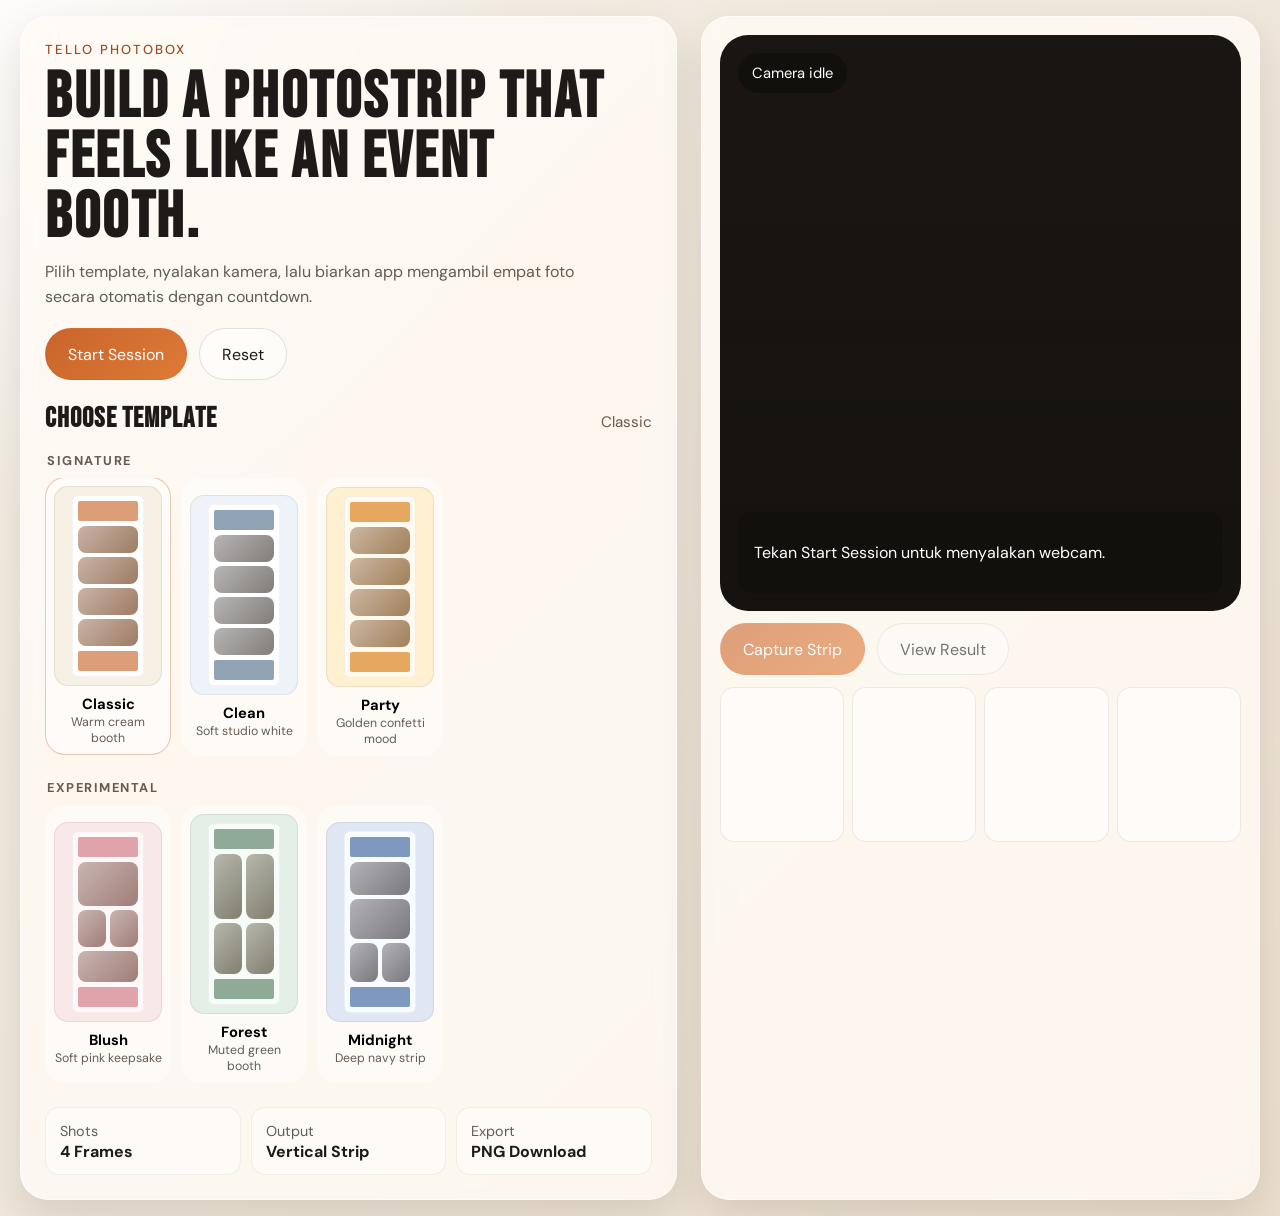
==== index.html @ 740cc8e6 "first itnit" ====
<!DOCTYPE html>
<html lang="en">
  <head>
    <meta charset="UTF-8" />
    <meta name="viewport" content="width=device-width, initial-scale=1.0" />
    <title>Tello Photo Box</title>
    <link rel="preconnect" href="https://fonts.googleapis.com" />
    <link rel="preconnect" href="https://fonts.gstatic.com" crossorigin />
    <link
      href="https://fonts.googleapis.com/css2?family=Bebas+Neue&family=DM+Sans:wght@400;500;700&display=swap"
      rel="stylesheet"
    />
    <link rel="stylesheet" href="./css/base.css" />
    <link rel="stylesheet" href="./css/layout.css" />
    <link rel="stylesheet" href="./css/components.css" />
    <link rel="stylesheet" href="./css/pages.css" />
  </head>
  <body>
    <main class="app-shell booth-page">
      <section class="hero-panel">
        <p class="eyebrow">Tello Photobox</p>
        <h1>Build a photostrip that feels like an event booth.</h1>
        <p class="hero-copy">
          Pilih template, nyalakan kamera, lalu biarkan app mengambil empat
          foto secara otomatis dengan countdown.
        </p>

        <div class="hero-actions">
          <button class="button button-primary" id="startSessionButton">
            Start Session
          </button>
          <button class="button button-secondary" id="retakeButton" type="button">
            Reset
          </button>
        </div>

        <div class="template-panel">
          <div class="section-heading">
            <h2>Choose Template</h2>
            <span id="selectedTemplateName">Classic</span>
          </div>
          <div class="template-grid" id="templateGrid"></div>
        </div>

        <div class="shot-plan">
          <div>
            <span class="shot-label">Shots</span>
            <strong>4 Frames</strong>
          </div>
          <div>
            <span class="shot-label">Output</span>
            <strong>Vertical Strip</strong>
          </div>
          <div>
            <span class="shot-label">Export</span>
            <strong>PNG Download</strong>
          </div>
        </div>
      </section>

      <section class="camera-panel">
        <div class="camera-stage">
          <video id="cameraFeed" autoplay playsinline muted></video>
          <div class="camera-overlay">
            <div class="status-pill" id="cameraStatus">Camera idle</div>
            <div class="countdown-badge is-hidden" id="countdownBadge">3</div>
          </div>
          <div class="camera-empty" id="cameraEmptyState">
            <p>Tekan Start Session untuk menyalakan webcam.</p>
          </div>
        </div>

        <div class="camera-toolbar">
          <button class="button button-primary" id="captureButton" type="button">
            Capture Strip
          </button>
          <button class="button button-secondary" id="resultButton" type="button">
            View Result
          </button>
        </div>

        <div class="thumb-strip" id="capturedThumbs"></div>
      </section>
    </main>

    <canvas id="captureCanvas" class="sr-only"></canvas>

    <script type="module" src="./js/app.js"></script>
  </body>
</html>
---- css/base.css ----
:root {
  --bg: #f4efe7;
  --bg-accent: #eadfce;
  --surface: rgba(255, 250, 244, 0.82);
  --surface-strong: #fff9f2;
  --text: #1f1a17;
  --muted: #665b52;
  --line: rgba(31, 26, 23, 0.12);
  --shadow: 0 18px 40px rgba(48, 34, 18, 0.12);
  --radius-xl: 28px;
  --radius-lg: 20px;
  --radius-md: 14px;
  --radius-sm: 10px;
  --template-classic: #f9f3e8;
  --template-clean: #f1f5f9;
  --template-party: #fff2d8;
  --accent: #c9652b;
  --accent-dark: #9c4b1d;
  --success: #1f7a5c;
  --result-bg: var(--bg);
  --result-bg-accent: var(--bg-accent);
  --result-surface: var(--surface);
  --result-panel: var(--surface-strong);
  --result-accent: var(--accent);
  --result-text: var(--text);
  --result-muted: var(--muted);
}

*,
*::before,
*::after {
  box-sizing: border-box;
}

html,
body {
  margin: 0;
  min-height: 100%;
}

body {
  font-family: "DM Sans", sans-serif;
  color: var(--text);
  background:
    radial-gradient(circle at top left, rgba(255, 255, 255, 0.82), transparent 30%),
    linear-gradient(135deg, var(--bg), var(--bg-accent));
}

body.result-themed {
  color: var(--result-text);
  background:
    radial-gradient(circle at top left, rgba(255, 255, 255, 0.78), transparent 30%),
    linear-gradient(135deg, var(--result-bg), var(--result-bg-accent));
}

button,
a {
  font: inherit;
}

img,
video,
canvas {
  display: block;
  max-width: 100%;
}

.sr-only {
  position: absolute;
  width: 1px;
  height: 1px;
  padding: 0;
  margin: -1px;
  overflow: hidden;
  clip: rect(0, 0, 0, 0);
  white-space: nowrap;
  border: 0;
}
---- css/layout.css ----
.app-shell {
  width: min(1240px, calc(100% - 32px));
  margin: 0 auto;
  padding: 16px 0;
}

.booth-page {
  display: grid;
  grid-template-columns: 1.08fr 0.92fr;
  gap: 24px;
  min-height: 100dvh;
  align-items: stretch;
}

.result-page {
  display: grid;
  grid-template-columns: 0.9fr 1.1fr;
  gap: 24px;
  min-height: 100vh;
  align-items: center;
}

.hero-panel,
.camera-panel,
.result-summary,
.result-preview {
  background: var(--surface);
  backdrop-filter: blur(10px);
  border: 1px solid rgba(255, 255, 255, 0.65);
  border-radius: var(--radius-xl);
  box-shadow: var(--shadow);
}

body.result-themed .result-summary,
body.result-themed .result-preview {
  background: var(--result-surface);
}

.hero-panel,
.result-summary {
  padding: 24px;
}

.camera-panel,
.result-preview {
  padding: 18px;
}

@media (max-width: 980px) {
  .booth-page,
  .result-page {
    grid-template-columns: 1fr;
  }

  .app-shell {
    width: min(100% - 20px, 760px);
    padding: 14px 0 24px;
  }
}
---- css/components.css ----
.eyebrow {
  margin: 0 0 10px;
  font-size: 0.82rem;
  font-weight: 500;
  letter-spacing: 0.16em;
  text-transform: uppercase;
  color: var(--accent-dark);
}

body.result-themed .eyebrow,
body.result-themed .hero-copy,
body.result-themed .session-meta span {
  color: var(--result-muted);
}

h1,
h2,
.countdown-badge {
  font-family: "Bebas Neue", sans-serif;
  letter-spacing: 0.04em;
}

h1 {
  margin: 0;
  font-size: clamp(2.6rem, 5vw, 4.8rem);
  line-height: 0.94;
}

h2 {
  margin: 0;
  font-size: 1.75rem;
}

.hero-copy {
  margin: 12px 0 0;
  max-width: 34rem;
  color: var(--muted);
  line-height: 1.55;
}

.hero-actions,
.camera-toolbar {
  display: flex;
  gap: 12px;
  flex-wrap: wrap;
}

.hero-actions {
  margin-top: 18px;
}

.button {
  display: inline-flex;
  align-items: center;
  justify-content: center;
  min-height: 52px;
  padding: 0 22px;
  border-radius: 999px;
  text-decoration: none;
  border: 1px solid transparent;
  cursor: pointer;
  transition: transform 160ms ease, background 160ms ease, border-color 160ms ease;
}

.button:hover {
  transform: translateY(-1px);
}

.button:disabled {
  cursor: not-allowed;
  opacity: 0.6;
  transform: none;
}

.button-primary {
  color: #fff;
  background: linear-gradient(135deg, var(--accent), #dd7a36);
}

body.result-themed .button-primary {
  background: linear-gradient(
    135deg,
    var(--result-accent),
    color-mix(in srgb, var(--result-accent) 74%, white)
  );
}

.button-secondary {
  color: var(--text);
  background: rgba(255, 255, 255, 0.58);
  border-color: var(--line);
}

body.result-themed .button-secondary {
  color: var(--result-text);
  border-color: color-mix(in srgb, var(--result-accent) 16%, rgba(31, 26, 23, 0.08));
}

.template-panel {
  margin-top: 22px;
  min-width: 0;
}

.section-heading {
  display: flex;
  justify-content: space-between;
  gap: 12px;
  align-items: baseline;
  margin-bottom: 14px;
}

.section-heading span {
  color: var(--muted);
  font-size: 0.95rem;
}

.template-grid {
  display: grid;
  gap: 14px;
}

.template-group {
  min-width: 0;
  width: 100%;
}

.template-group-heading {
  margin-bottom: 8px;
  padding-left: 2px;
}

.template-group-heading strong {
  font-size: 0.8rem;
  letter-spacing: 0.12em;
  text-transform: uppercase;
  color: var(--muted);
}

.template-row {
  display: grid;
  grid-auto-flow: column;
  grid-auto-columns: minmax(126px, 126px);
  gap: 10px;
  overflow-x: auto;
  overflow-y: hidden;
  padding-bottom: 6px;
  scroll-snap-type: x proximity;
  scrollbar-width: thin;
}

.template-card {
  padding: 8px;
  border-radius: var(--radius-lg);
  border: 1px solid transparent;
  background: rgba(255, 255, 255, 0.5);
  cursor: pointer;
  transition: border-color 160ms ease, transform 160ms ease;
  scroll-snap-align: start;
}

.template-card:hover,
.template-card.is-active {
  border-color: rgba(201, 101, 43, 0.35);
  transform: translateY(-1px);
}

.template-swatch {
  aspect-ratio: 0.54;
  border-radius: var(--radius-md);
  border: 1px solid rgba(31, 26, 23, 0.08);
  padding: 8px;
  display: flex;
  align-items: center;
  justify-content: center;
}

.template-preview-strip {
  width: 80%;
  height: 100%;
  padding: 6px;
  border-radius: 6px;
  background: var(--template-panel);
  box-shadow: inset 0 0 0 1px rgba(31, 26, 23, 0.05);
  display: grid;
  grid-template-rows: 20px 1fr 20px;
  gap: 5px;
}

.template-preview-header,
.template-preview-footer {
  display: block;
  border-radius: 2px;
  background: color-mix(in srgb, var(--template-accent) 70%, white);
  opacity: 0.9;
}

.template-preview-grid {
  display: flex;
  flex-direction: column;
  gap: 4px;
}

.template-preview-frame {
  display: block;
  width: 100%;
  flex: 1;
  border-radius: 8px;
  background:
    linear-gradient(135deg, rgba(255, 255, 255, 0.5), rgba(255, 255, 255, 0.12)),
    color-mix(in srgb, var(--template-accent) 28%, #7b6a5b);
}

.template-preview-frame-hero {
  flex: 1.2;
}

.template-preview-frame-wide {
  flex: 0.85;
}

.template-preview-frame-mid {
  flex: 1;
}

.template-preview-row-two {
  display: grid;
  grid-template-columns: repeat(2, minmax(0, 1fr));
  gap: 4px;
  flex: 1;
}

.template-preview-row-tall {
  flex: 1.25;
}

.template-meta {
  margin-top: 8px;
}

.template-meta strong,
.shot-plan strong {
  display: block;
}

.template-meta strong {
  font-size: 0.92rem;
}

.template-meta span,
.shot-label,
.session-meta span {
  color: var(--muted);
  font-size: 0.9rem;
}

.template-meta span {
  display: block;
  font-size: 0.77rem;
  line-height: 1.3;
}

.shot-plan {
  display: grid;
  grid-template-columns: repeat(3, minmax(0, 1fr));
  gap: 10px;
  margin-top: 18px;
}

.shot-plan > div,
.session-meta > div {
  padding: 12px 14px;
  border-radius: var(--radius-md);
  background: rgba(255, 255, 255, 0.46);
  border: 1px solid rgba(31, 26, 23, 0.06);
}

body.result-themed .session-meta > div {
  background: color-mix(in srgb, var(--result-panel) 84%, white);
  border-color: color-mix(in srgb, var(--result-accent) 14%, rgba(31, 26, 23, 0.08));
}

.status-pill {
  display: inline-flex;
  padding: 10px 14px;
  border-radius: 999px;
  background: rgba(16, 14, 11, 0.68);
  color: #fff;
  font-size: 0.92rem;
}

.countdown-badge {
  width: 104px;
  height: 104px;
  border-radius: 50%;
  display: grid;
  place-items: center;
  background: rgba(255, 255, 255, 0.88);
  border: 2px solid rgba(201, 101, 43, 0.5);
  font-size: 3.4rem;
}

.countdown-badge.is-hidden {
  display: none;
}

.thumb-strip {
  margin-top: 12px;
  display: grid;
  grid-template-columns: repeat(4, minmax(0, 1fr));
  gap: 8px;
}

.thumb-card {
  overflow: hidden;
  border-radius: var(--radius-md);
  aspect-ratio: 0.8;
  background: rgba(255, 255, 255, 0.55);
  border: 1px solid rgba(31, 26, 23, 0.08);
}

.thumb-card img {
  width: 100%;
  height: 100%;
  object-fit: cover;
}

.session-meta {
  margin-top: 24px;
  display: grid;
  grid-template-columns: repeat(2, minmax(0, 1fr));
  gap: 12px;
}

@media (max-width: 680px) {
  .shot-plan,
  .session-meta,
  .thumb-strip {
    grid-template-columns: repeat(2, minmax(0, 1fr));
  }

  .template-grid {
    gap: 12px;
  }

  .template-row {
    grid-auto-columns: minmax(118px, 118px);
  }
}
---- css/pages.css ----
.booth-page .hero-panel,
.booth-page .camera-panel {
  min-height: calc(100dvh - 32px);
}

.booth-page .hero-panel {
  display: flex;
  flex-direction: column;
  justify-content: space-between;
  overflow: hidden;
}

.camera-stage {
  position: relative;
  overflow: hidden;
  min-height: 0;
  height: min(64dvh, 680px);
  border-radius: var(--radius-xl);
  background:
    linear-gradient(180deg, rgba(12, 10, 9, 0.1), rgba(12, 10, 9, 0.38)),
    #1b1714;
}

#cameraFeed {
  width: 100%;
  height: 100%;
  object-fit: cover;
  transform: scaleX(-1);
}

.camera-overlay {
  position: absolute;
  inset: 0;
  padding: 18px;
  display: flex;
  align-items: flex-start;
  justify-content: space-between;
  pointer-events: none;
}

.camera-empty {
  position: absolute;
  inset: auto 18px 18px;
  padding: 14px 16px;
  border-radius: var(--radius-md);
  color: #fff;
  background: rgba(16, 14, 11, 0.54);
}

.camera-empty.is-hidden {
  display: none;
}

.camera-toolbar {
  margin-top: 12px;
}

.strip-frame {
  display: flex;
  justify-content: center;
  padding: 18px;
  border-radius: var(--radius-xl);
  background:
    radial-gradient(circle at top, rgba(255, 255, 255, 0.84), transparent 28%),
    linear-gradient(135deg, rgba(255, 255, 255, 0.62), rgba(255, 255, 255, 0.38));
}

body.result-themed .strip-frame {
  background:
    radial-gradient(circle at top, color-mix(in srgb, var(--result-accent) 12%, white), transparent 28%),
    linear-gradient(
      135deg,
      color-mix(in srgb, var(--result-panel) 88%, white),
      color-mix(in srgb, var(--result-bg) 64%, white)
    );
}

#resultCanvas {
  width: min(100%, 420px);
  height: auto;
  border-radius: 22px;
  box-shadow: 0 20px 36px rgba(42, 28, 17, 0.16);
}

@media (max-width: 980px) {
  .booth-page .hero-panel,
  .booth-page .camera-panel {
    min-height: auto;
  }

  .camera-stage {
    height: min(58dvh, 560px);
  }
}
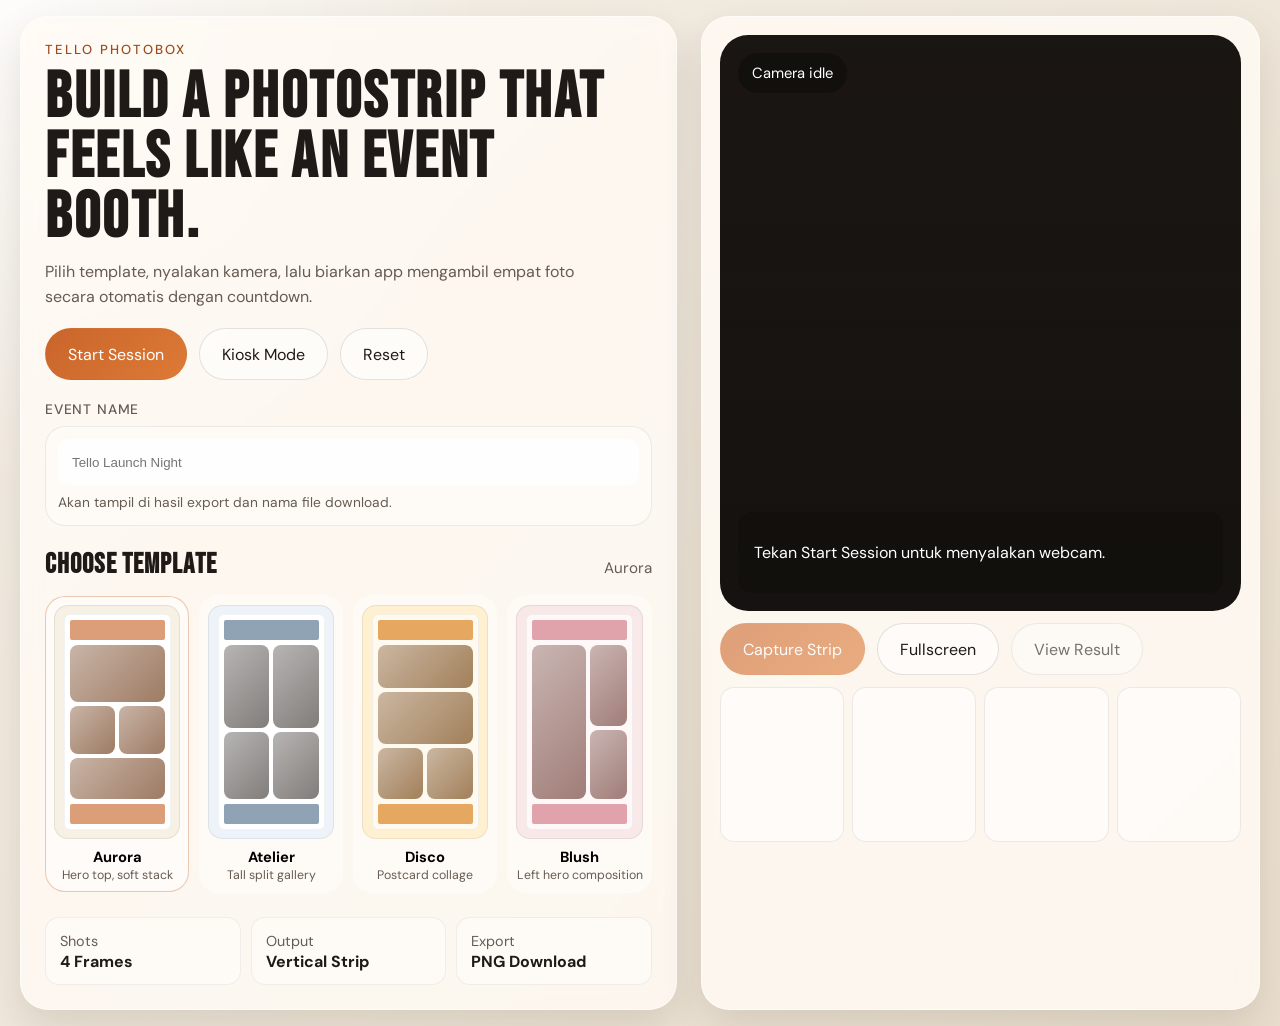
==== commit 09d9662e: "Enhance photobox functionality with event name input, template switching, and sound effects" ====
--- a/index.html
+++ b/index.html
@@ -29,15 +29,32 @@
           <button class="button button-primary" id="startSessionButton">
             Start Session
           </button>
+          <button class="button button-secondary" id="kioskModeButton" type="button">
+            Kiosk Mode
+          </button>
           <button class="button button-secondary" id="retakeButton" type="button">
             Reset
           </button>
         </div>
 
+        <div class="event-panel">
+          <label class="field-label" for="eventNameInput">Event Name</label>
+          <div class="event-field">
+            <input
+              class="text-input"
+              id="eventNameInput"
+              type="text"
+              maxlength="40"
+              placeholder="Tello Launch Night"
+            />
+            <p class="field-hint">Akan tampil di hasil export dan nama file download.</p>
+          </div>
+        </div>
+
         <div class="template-panel">
           <div class="section-heading">
             <h2>Choose Template</h2>
-            <span id="selectedTemplateName">Classic</span>
+            <span id="selectedTemplateName">Aurora</span>
           </div>
           <div class="template-grid" id="templateGrid"></div>
         </div>
@@ -74,6 +91,9 @@
           <button class="button button-primary" id="captureButton" type="button">
             Capture Strip
           </button>
+          <button class="button button-secondary" id="fullscreenButton" type="button">
+            Fullscreen
+          </button>
           <button class="button button-secondary" id="resultButton" type="button">
             View Result
           </button>
--- a/css/layout.css
+++ b/css/layout.css
@@ -20,10 +20,17 @@
   align-items: center;
 }
 
+.result-sidebar {
+  display: grid;
+  gap: 16px;
+  align-content: start;
+}
+
 .hero-panel,
 .camera-panel,
 .result-summary,
-.result-preview {
+.result-preview,
+.result-template-panel {
   background: var(--surface);
   backdrop-filter: blur(10px);
   border: 1px solid rgba(255, 255, 255, 0.65);
@@ -32,7 +39,8 @@
 }
 
 body.result-themed .result-summary,
-body.result-themed .result-preview {
+body.result-themed .result-preview,
+body.result-themed .result-template-panel {
   background: var(--result-surface);
 }
 
@@ -42,7 +50,8 @@
 }
 
 .camera-panel,
-.result-preview {
+.result-preview,
+.result-template-panel {
   padding: 18px;
 }
 
@@ -56,4 +65,8 @@
     width: min(100% - 20px, 760px);
     padding: 14px 0 24px;
   }
+
+  .result-sidebar {
+    gap: 14px;
+  }
 }
--- a/css/components.css
+++ b/css/components.css
@@ -9,7 +9,9 @@
 
 body.result-themed .eyebrow,
 body.result-themed .hero-copy,
-body.result-themed .session-meta span {
+body.result-themed .session-meta span,
+body.result-themed .result-event-name,
+body.result-themed .section-heading span {
   color: var(--result-muted);
 }
 
@@ -101,6 +103,58 @@
   min-width: 0;
 }
 
+.result-template-panel .template-row {
+  grid-auto-columns: calc((40% - 20px) / 3);
+}
+
+.result-template-panel {
+  align-self: start;
+}
+
+.result-template-panel .section-heading {
+  margin-bottom: 10px;
+}
+
+.event-panel {
+  margin-top: 18px;
+}
+
+.field-label {
+  display: inline-block;
+  margin-bottom: 8px;
+  color: var(--muted);
+  font-size: 0.86rem;
+  font-weight: 500;
+  letter-spacing: 0.06em;
+  text-transform: uppercase;
+}
+
+.event-field {
+  padding: 12px;
+  border-radius: var(--radius-lg);
+  background: rgba(255, 255, 255, 0.42);
+  border: 1px solid rgba(31, 26, 23, 0.08);
+}
+
+.text-input {
+  width: 100%;
+  border: 0;
+  outline: none;
+  background: rgba(255, 255, 255, 0.84);
+  color: var(--text);
+  min-height: 46px;
+  padding: 0 14px;
+  border-radius: 12px;
+}
+
+.field-hint,
+.result-event-name {
+  margin: 8px 0 0;
+  color: var(--muted);
+  font-size: 0.86rem;
+  line-height: 1.45;
+}
+
 .section-heading {
   display: flex;
   justify-content: space-between;
@@ -115,31 +169,13 @@
 }
 
 .template-grid {
-  display: grid;
-  gap: 14px;
-}
-
-.template-group {
   min-width: 0;
-  width: 100%;
-}
-
-.template-group-heading {
-  margin-bottom: 8px;
-  padding-left: 2px;
-}
-
-.template-group-heading strong {
-  font-size: 0.8rem;
-  letter-spacing: 0.12em;
-  text-transform: uppercase;
-  color: var(--muted);
 }
 
 .template-row {
   display: grid;
   grid-auto-flow: column;
-  grid-auto-columns: minmax(126px, 126px);
+  grid-auto-columns: calc((100% - 30px) / 4);
   gap: 10px;
   overflow-x: auto;
   overflow-y: hidden;
@@ -160,6 +196,7 @@
 
 .template-card:hover,
 .template-card.is-active {
+  margin-top: 2px;
   border-color: rgba(201, 101, 43, 0.35);
   transform: translateY(-1px);
 }
@@ -175,7 +212,7 @@
 }
 
 .template-preview-strip {
-  width: 80%;
+  width: 99%;
   height: 100%;
   padding: 6px;
   border-radius: 6px;
@@ -233,6 +270,42 @@
   flex: 1.25;
 }
 
+.template-preview-row-asym {
+  display: grid;
+  grid-template-columns: 1.18fr 0.82fr;
+  gap: 4px;
+  flex: 1;
+}
+
+.template-preview-grid-side {
+  display: flex;
+  flex-direction: column;
+  gap: 4px;
+  flex: 1;
+}
+
+.template-preview-grid-quad {
+  display: grid;
+  grid-template-columns: repeat(2, minmax(0, 1fr));
+  gap: 4px;
+  flex: 1;
+}
+
+.template-preview-grid-offset {
+  display: flex;
+  flex-direction: column;
+  gap: 4px;
+  flex: 1;
+}
+
+.template-preview-frame-ribbon {
+  flex: 0.55;
+}
+
+.template-preview-frame-offset {
+  width: 72%;
+}
+
 .template-meta {
   margin-top: 8px;
 }
@@ -257,6 +330,18 @@
   display: block;
   font-size: 0.77rem;
   line-height: 1.3;
+}
+
+@media (max-width: 980px) {
+  .template-row {
+    grid-auto-columns: calc((100% - 10px) / 2);
+  }
+}
+
+@media (max-width: 680px) {
+  .template-row {
+    grid-auto-columns: minmax(148px, 72%);
+  }
 }
 
 .shot-plan {
@@ -327,7 +412,7 @@
 .session-meta {
   margin-top: 24px;
   display: grid;
-  grid-template-columns: repeat(2, minmax(0, 1fr));
+  grid-template-columns: repeat(3, minmax(0, 1fr));
   gap: 12px;
 }
 
--- a/css/pages.css
+++ b/css/pages.css
@@ -8,6 +8,30 @@
   flex-direction: column;
   justify-content: space-between;
   overflow: hidden;
+}
+
+body.is-kiosk .app-shell {
+  width: min(100vw - 24px, 1480px);
+  padding: 12px 0;
+}
+
+body.is-kiosk .booth-page {
+  grid-template-columns: 0.74fr 1.26fr;
+  gap: 16px;
+}
+
+body.is-kiosk .hero-copy,
+body.is-kiosk .shot-plan {
+  display: none;
+}
+
+body.is-kiosk .hero-panel,
+body.is-kiosk .camera-panel {
+  min-height: calc(100dvh - 24px);
+}
+
+body.is-kiosk .camera-stage {
+  height: min(74dvh, 840px);
 }
 
 .camera-stage {
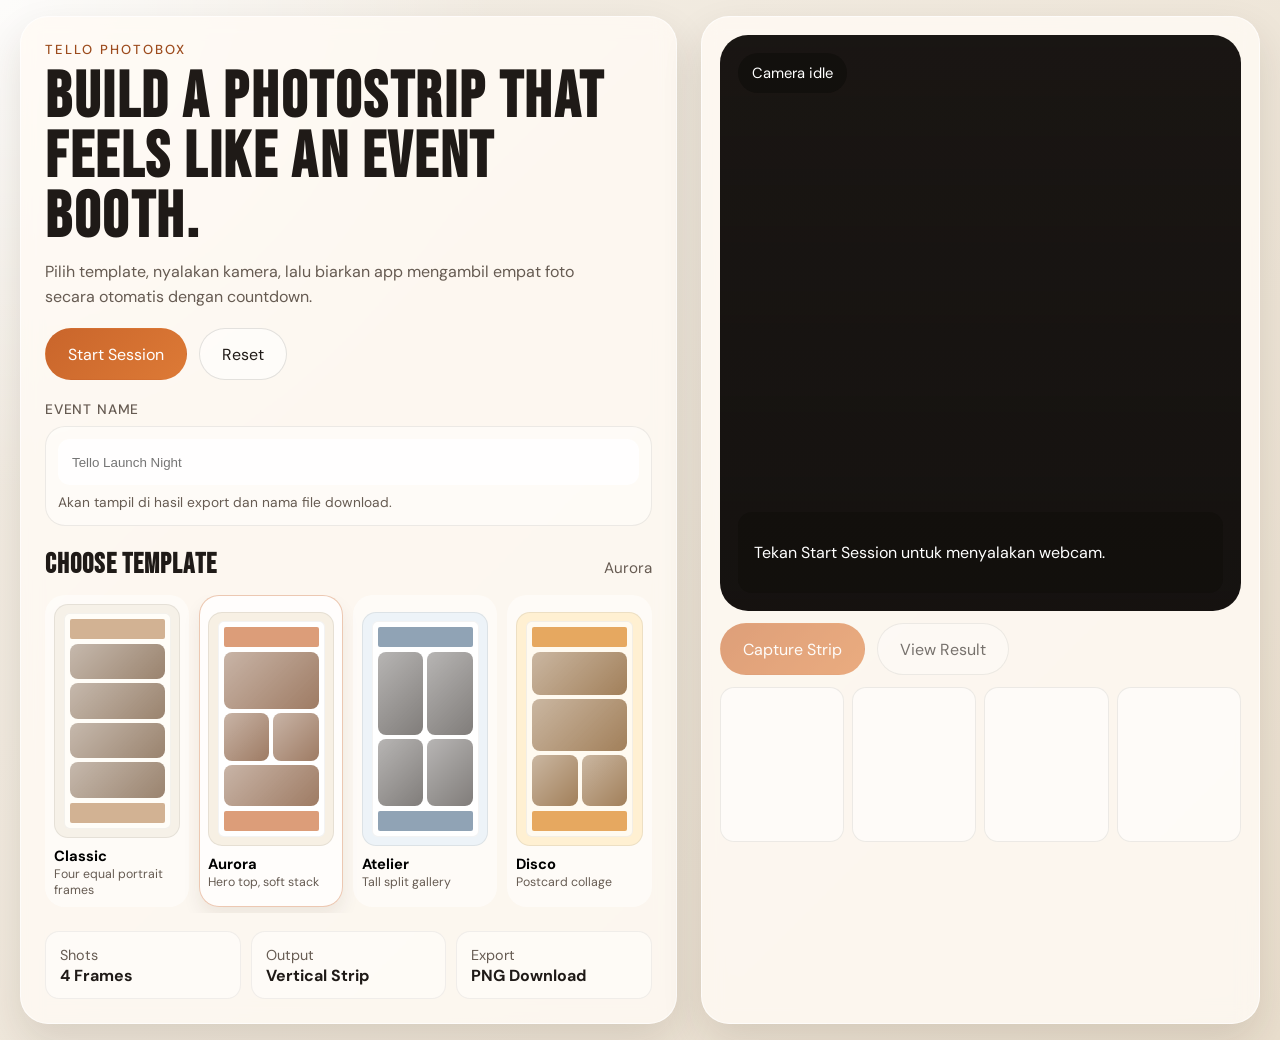
==== commit 037b313e: "Polish photobox flow and template switching" ====
--- a/index.html
+++ b/index.html
@@ -28,9 +28,6 @@
         <div class="hero-actions">
           <button class="button button-primary" id="startSessionButton">
             Start Session
-          </button>
-          <button class="button button-secondary" id="kioskModeButton" type="button">
-            Kiosk Mode
           </button>
           <button class="button button-secondary" id="retakeButton" type="button">
             Reset
@@ -91,9 +88,6 @@
           <button class="button button-primary" id="captureButton" type="button">
             Capture Strip
           </button>
-          <button class="button button-secondary" id="fullscreenButton" type="button">
-            Fullscreen
-          </button>
           <button class="button button-secondary" id="resultButton" type="button">
             View Result
           </button>
--- a/css/components.css
+++ b/css/components.css
@@ -190,15 +190,21 @@
   border: 1px solid transparent;
   background: rgba(255, 255, 255, 0.5);
   cursor: pointer;
-  transition: border-color 160ms ease, transform 160ms ease;
+  transition: border-color 160ms ease, box-shadow 160ms ease, background 160ms ease;
   scroll-snap-align: start;
+  appearance: none;
+  -webkit-appearance: none;
+  text-align: left;
+  outline: none;
 }
 
 .template-card:hover,
+.template-card:focus-visible,
+.template-card:active,
 .template-card.is-active {
-  margin-top: 2px;
   border-color: rgba(201, 101, 43, 0.35);
-  transform: translateY(-1px);
+  background: rgba(255, 255, 255, 0.72);
+  box-shadow: 0 10px 18px rgba(48, 34, 18, 0.08);
 }
 
 .template-swatch {
@@ -298,6 +304,13 @@
   flex: 1;
 }
 
+.template-preview-grid-classic {
+  display: flex;
+  flex-direction: column;
+  gap: 4px;
+  flex: 1;
+}
+
 .template-preview-frame-ribbon {
   flex: 0.55;
 }
